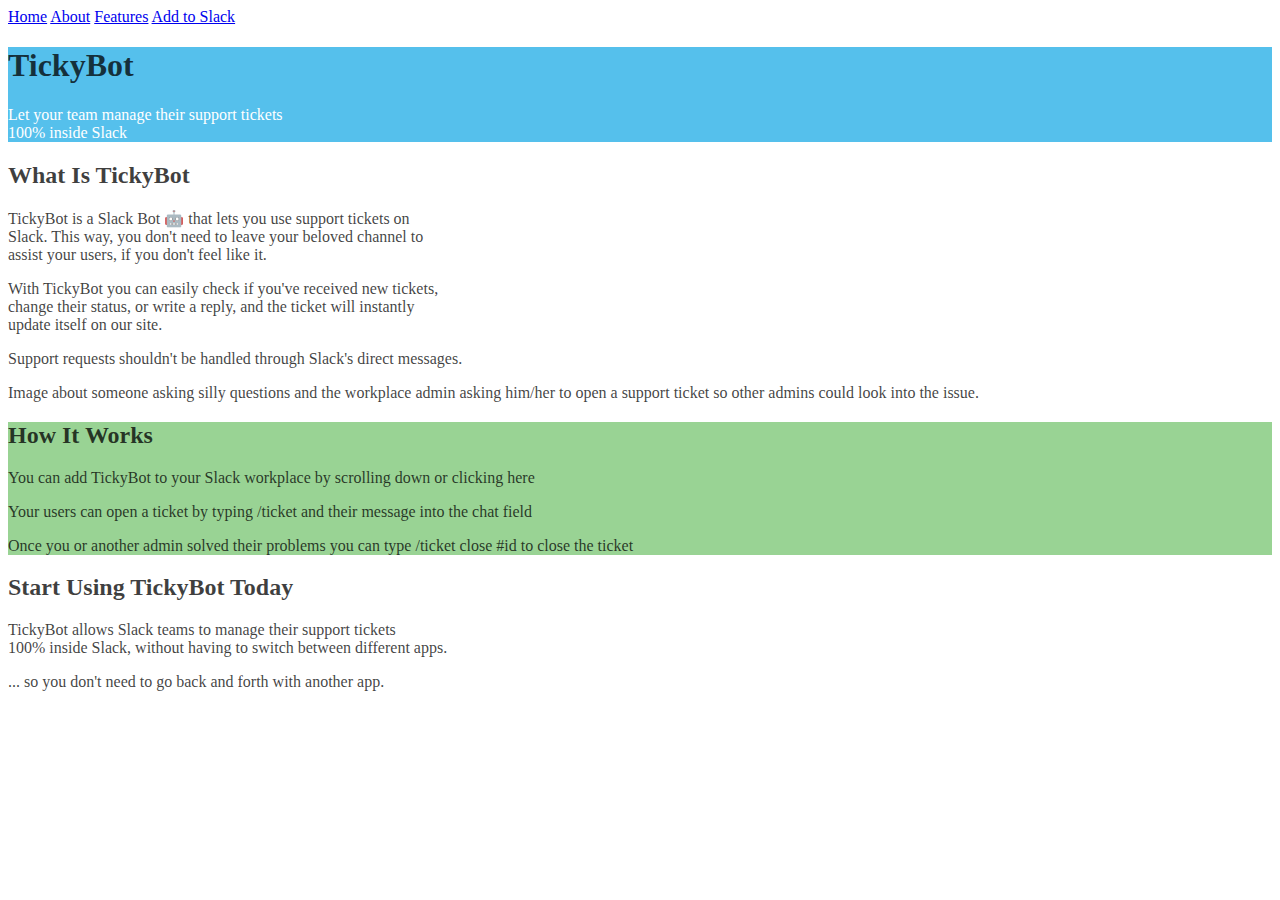
==== landing_page.html @ ef23bf98 "Archivos Html y Css para clonar la pagina TickyBot" ====
<!DOCTYPE html>
<head>
<link rel="stylesheet" type="text/css" href="style.css">
<title>TickyBot</title>
<a href="#home">Home</a>
<a href="#about">About</a>
<a href="#features">Features</a>
<a href="#">Add to Slack</a>
</head>

<body>
  <div class="blue-background" id="home">
    <h1>TickyBot</h1>
    <p style="color: white;"> Let your team manage their support tickets<br>
      100% inside Slack</p>
      <!--
      Boton "add to Slack"
      Robot
      Background azul claro
        -->
  </div>

  <div id="about">
    <h2>What Is TickyBot</h2>
    <p>TickyBot is a Slack Bot 🤖 that lets you use support tickets on<br>
      Slack. This way, you don't need to leave your beloved channel to<br>
      assist your users, if you don't feel like it.</p>
    <p>With TickyBot you can easily check if you've received new tickets,<br>
      change their status, or write a reply, and the ticket will instantly<br>
      update itself on our site.</p>
    <p>Support requests shouldn't be handled through Slack's direct messages.</p>
    <p>Image about someone asking silly questions and the workplace admin asking him/her to open a support ticket so other admins could look into the issue.</p>
  </div>

  <div id="features" class="green-background">
    <h2>How It Works</h2>

    <p>You can add TickyBot to your Slack workplace by scrolling down or clicking here</p>
    <p>Your users can open a ticket by typing /ticket and their message into the chat field</p>
    <p>Once you or another admin solved their problems you can type /ticket close #id to close the ticket</p>

  </div>

  <div>
    <h2>Start Using TickyBot Today</h2>
    <p>TickyBot allows Slack teams to manage their support tickets<br>
      100% inside Slack, without having to switch between different apps.</p>
    <!--
    Boton Add to Slack
      -->
    <p>... so you don't need to go back and forth with another app.</p>

  </div>


</body>
---- style.css ----
.blue-background {
  background-color: #55c0ec;
}

.green-background {
  background-color: #99d394;
}

body {
  color: rgba(0,0,0,.75);
}
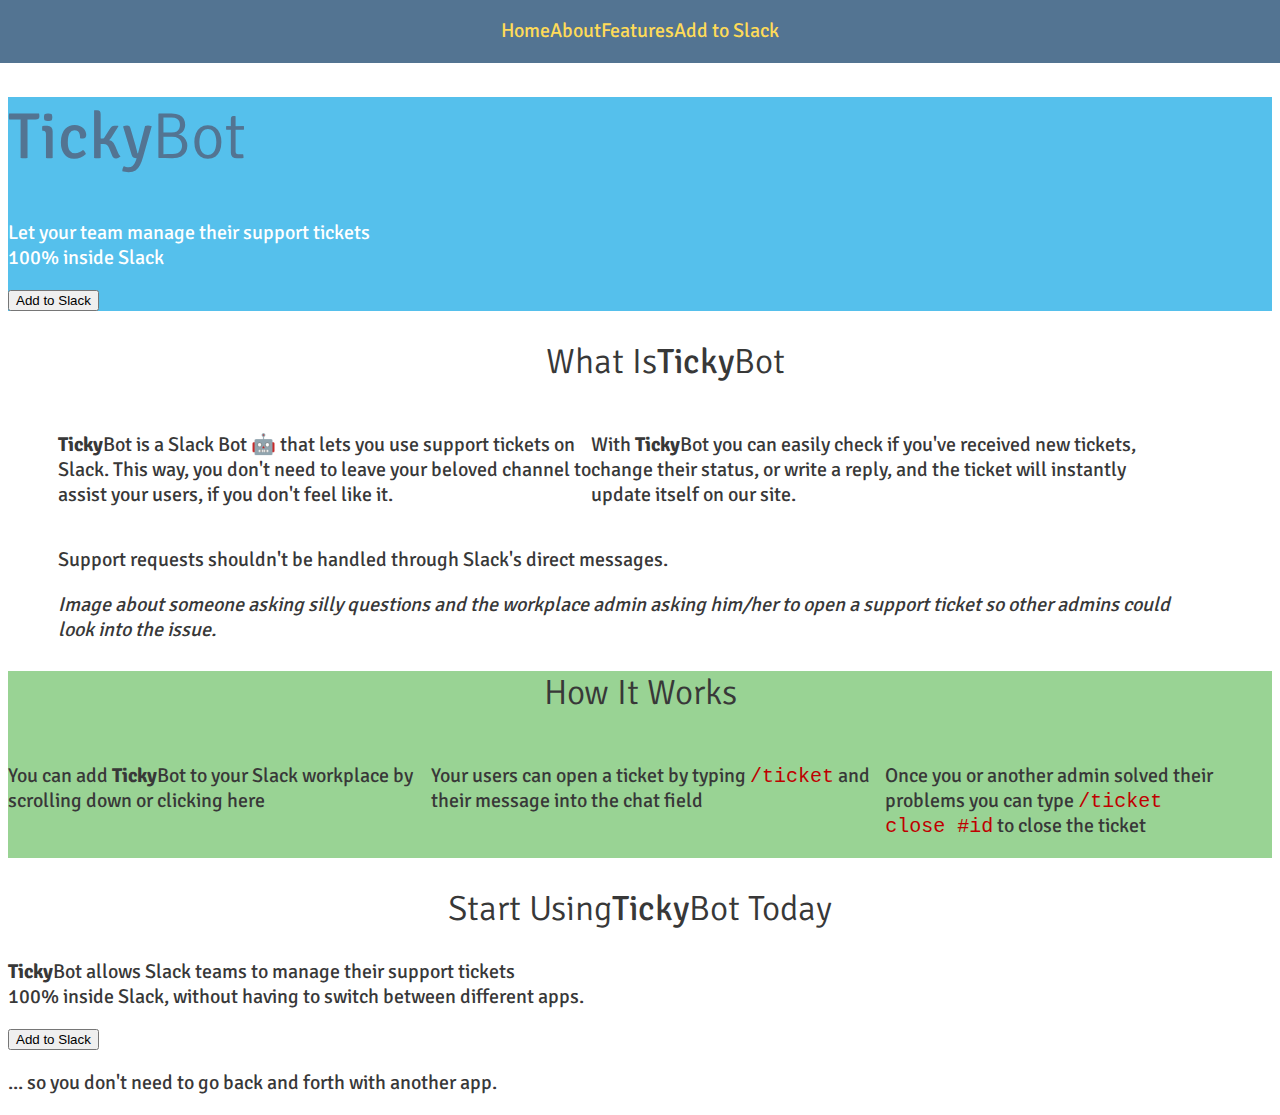
==== commit bbf2b3da: "Made sections in html and added links to sections" ====
--- a/landing_page.html
+++ b/landing_page.html
@@ -1,56 +1,68 @@
 <!DOCTYPE html>
 <head>
-<link rel="stylesheet" type="text/css" href="style.css">
-<title>TickyBot</title>
-<a href="#home">Home</a>
-<a href="#about">About</a>
-<a href="#features">Features</a>
-<a href="#">Add to Slack</a>
+  <meta charset="utf-8"/>
+  <link rel="stylesheet" type="text/css" href="style.css">
+  <link href="https://fonts.googleapis.com/css?family=Signika:300" rel="stylesheet">
+  <title>TickyBot - Your Support Ticket Slack Bot</title>
+<!--
+  <div class="center darkblue-background">
+    <a href="#home">Home</a>
+    <a href="#about">About</a>
+    <a href="#features">Features</a>
+    <a href="#">Add to Slack</a>
+
+  </div>
+-->
 </head>
 
 <body>
-  <div class="blue-background" id="home">
-    <h1>TickyBot</h1>
-    <p style="color: white;"> Let your team manage their support tickets<br>
-      100% inside Slack</p>
-      <!--
-      Boton "add to Slack"
-      Robot
-      Background azul claro
-        -->
+  <div class="center grayblue-background menu-padding">
+    <a href="#home">Home</a>
+    <a href="#about">About</a>
+    <a href="#features">Features</a>
+    <a href="https://chingu-prework.slack.com/oauth/559848241895.f52724d042497f7b19823cac31934ffb5e367deac87d7309b116299316741ff5">Add to Slack</a>
   </div>
 
-  <div id="about">
-    <h2>What Is TickyBot</h2>
-    <p>TickyBot is a Slack Bot 🤖 that lets you use support tickets on<br>
+  <div class="blue-background" id="home">
+    <h1><b>Ticky</b>Bot</h1>
+    <p style="color: white;" class="light-font"> Let your team manage their support tickets<br>
+      100% inside Slack</p>
+    <button type="button">Add to Slack</button>
+  </div>
+
+  <div id="about" class="padding-left">
+    <h2 class="center">What Is <b>Ticky</b>Bot</h2>
+  <div class="flex">
+    <div>
+      <p><b>Ticky</b>Bot is a Slack Bot 🤖 that lets you use support tickets on<br>
       Slack. This way, you don't need to leave your beloved channel to<br>
       assist your users, if you don't feel like it.</p>
-    <p>With TickyBot you can easily check if you've received new tickets,<br>
+    </div>
+    <div>
+      <p>With <b>Ticky</b>Bot you can easily check if you've received new tickets,<br>
       change their status, or write a reply, and the ticket will instantly<br>
       update itself on our site.</p>
+    </div>
+  </div>
     <p>Support requests shouldn't be handled through Slack's direct messages.</p>
-    <p>Image about someone asking silly questions and the workplace admin asking him/her to open a support ticket so other admins could look into the issue.</p>
+    <p style="font-style:italic;">Image about someone asking silly questions and the workplace admin asking him/her to open a support ticket so other admins could<br> look into the issue.</p>
   </div>
 
   <div id="features" class="green-background">
-    <h2>How It Works</h2>
-
-    <p>You can add TickyBot to your Slack workplace by scrolling down or clicking here</p>
-    <p>Your users can open a ticket by typing /ticket and their message into the chat field</p>
-    <p>Once you or another admin solved their problems you can type /ticket close #id to close the ticket</p>
-
+    <h2 class="center">How It Works</h2>
+    <div class="flex">
+      <p>You can add <b>Ticky</b>Bot to your Slack workplace by scrolling down or clicking here</p>
+      <p>Your users can open a ticket by typing <code class="red-text">/ticket</code> and their message into the chat field</p>
+      <p>Once you or another admin solved their problems you can type <code class="red-text">/ticket <br> close #id</code> to close the ticket</p>
+    </div>
   </div>
 
   <div>
-    <h2>Start Using TickyBot Today</h2>
-    <p>TickyBot allows Slack teams to manage their support tickets<br>
+    <h2 class="center">Start Using <b>Ticky</b>Bot Today</h2>
+    <p><b>Ticky</b>Bot allows Slack teams to manage their support tickets<br>
       100% inside Slack, without having to switch between different apps.</p>
-    <!--
-    Boton Add to Slack
-      -->
+    <button type="button">Add to Slack</button>
     <p>... so you don't need to go back and forth with another app.</p>
 
   </div>
-
-
 </body>
--- a/style.css
+++ b/style.css
@@ -6,6 +6,60 @@
   background-color: #99d394;
 }
 
+.grayblue-background {
+  background-color: #537492;
+}
+
 body {
-  color: rgba(0,0,0,.75);
+  color: #383838;
+  font-family: Signika, Roboto, Helvetica;
 }
+
+.center {
+  display: flex;
+  justify-content: center;
+}
+
+a:link, a:visited {
+  color: #ffdb58;
+  text-decoration: none;
+}
+
+a:hover {
+  color: white;
+  text-decoration: none;
+}
+
+.menu-padding {
+  font-size: 20px;
+  margin: -10px;
+  padding: 20px 10px 20px 10px;
+
+}
+
+h1 {
+  color: #537492;
+  font-size: 65px;
+  font-weight: 300;
+}
+
+h2 {
+  font-size: 35px;
+  font-weight: 300;
+}
+
+p {
+  font-size: 20px;
+}
+
+.flex {
+  display: flex;
+}
+
+.padding-left {
+  padding-left: 50px;
+}
+
+.red-text {
+  color: #bf0000;
+}
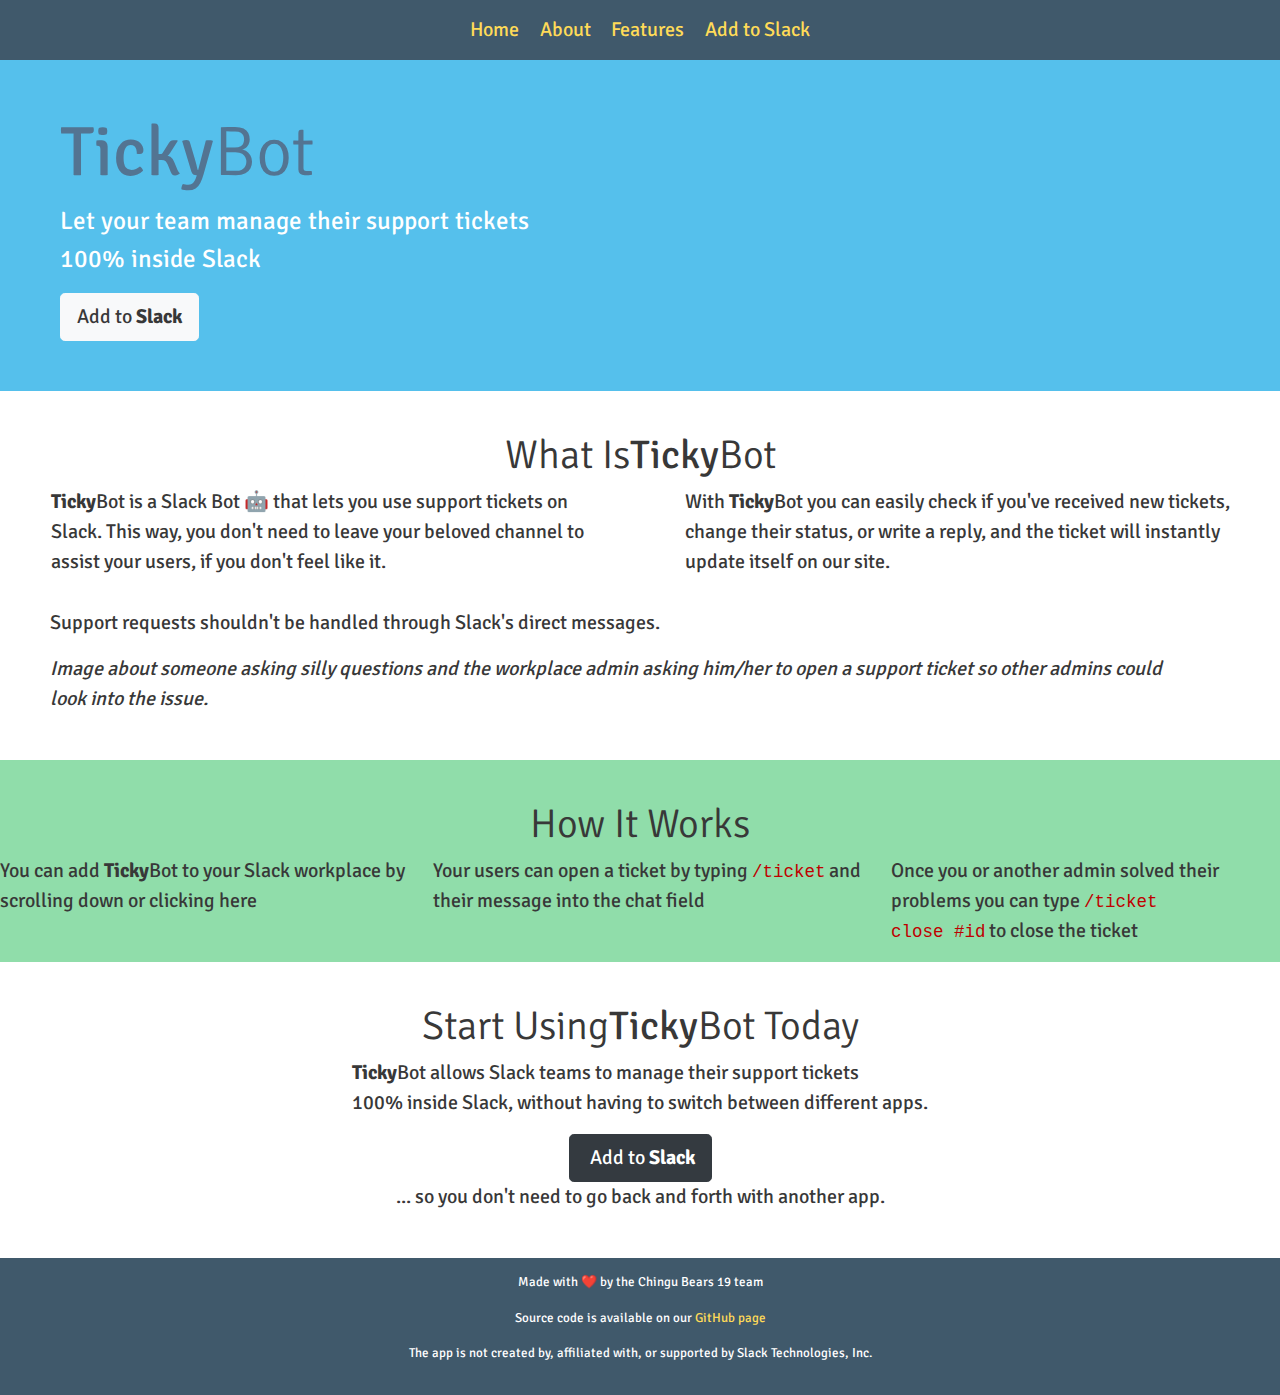
==== commit d3e10fc6: "Added footer section and worked on styling the other sections" ====
--- a/landing_page.html
+++ b/landing_page.html
@@ -1,56 +1,57 @@
 <!DOCTYPE html>
 <head>
   <meta charset="utf-8"/>
+  <meta name="viewport" content="width=device-width, initial-scale=1, shrink-to-fit=no">
+  <link rel="stylesheet" href="https://stackpath.bootstrapcdn.com/bootstrap/4.3.1/css/bootstrap.min.css" integrity="sha384-ggOyR0iXCbMQv3Xipma34MD+dH/1fQ784/j6cY/iJTQUOhcWr7x9JvoRxT2MZw1T" crossorigin="anonymous">
   <link rel="stylesheet" type="text/css" href="style.css">
   <link href="https://fonts.googleapis.com/css?family=Signika:300" rel="stylesheet">
   <title>TickyBot - Your Support Ticket Slack Bot</title>
-<!--
-  <div class="center darkblue-background">
-    <a href="#home">Home</a>
-    <a href="#about">About</a>
-    <a href="#features">Features</a>
-    <a href="#">Add to Slack</a>
-
-  </div>
--->
 </head>
 
 <body>
-  <div class="center grayblue-background menu-padding">
+  <div class="flex-sa grayblue-background menu-padding">
     <a href="#home">Home</a>
     <a href="#about">About</a>
     <a href="#features">Features</a>
     <a href="https://chingu-prework.slack.com/oauth/559848241895.f52724d042497f7b19823cac31934ffb5e367deac87d7309b116299316741ff5">Add to Slack</a>
   </div>
 
-  <div class="blue-background" id="home">
-    <h1><b>Ticky</b>Bot</h1>
-    <p style="color: white;" class="light-font"> Let your team manage their support tickets<br>
+  <div class="blue-background home-container" id="home">
+    <div>
+      <h1><b>Ticky</b>Bot</h1>
+      <p style="color: white; font-size: 25px" class="light-font"> Let your team manage their support tickets<br>
       100% inside Slack</p>
-    <button type="button">Add to Slack</button>
+      <a class="btn btn-light btn-lg" style="color: #383838;" href="https://chingu-prework.slack.com/oauth/559848241895.f52724d042497f7b19823cac31934ffb5e367deac87d7309b116299316741ff5" role="button">
+      <img src="https://tickybott.herokuapp.com/5e594ad76535670e7f227f79c6b72799.svg" alt="" class="smaller-image">Add to <b>Slack</b></a>
+    </div>
+    <div>
+      <!-- Robot svg goes here -->
+    </div>
   </div>
 
-  <div id="about" class="padding-left">
+  <div id="about">
     <h2 class="center">What Is <b>Ticky</b>Bot</h2>
-  <div class="flex">
-    <div>
-      <p><b>Ticky</b>Bot is a Slack Bot 🤖 that lets you use support tickets on<br>
-      Slack. This way, you don't need to leave your beloved channel to<br>
-      assist your users, if you don't feel like it.</p>
+    <div class="flex-sa p-font">
+      <div>
+        <p><b>Ticky</b>Bot is a Slack Bot 🤖 that lets you use support tickets on<br>
+        Slack. This way, you don't need to leave your beloved channel to<br>
+        assist your users, if you don't feel like it.</p>
+      </div>
+      <div>
+        <p>With <b>Ticky</b>Bot you can easily check if you've received new tickets,<br>
+        change their status, or write a reply, and the ticket will instantly<br>
+        update itself on our site.</p>
+      </div>
     </div>
-    <div>
-      <p>With <b>Ticky</b>Bot you can easily check if you've received new tickets,<br>
-      change their status, or write a reply, and the ticket will instantly<br>
-      update itself on our site.</p>
+    <div class="p-font about-container">
+      <p>Support requests shouldn't be handled through Slack's direct messages.</p>
+      <p style="font-style:italic;">Image about someone asking silly questions and the workplace admin asking him/her to open a support ticket so other admins could<br> look into the issue.</p>
     </div>
-  </div>
-    <p>Support requests shouldn't be handled through Slack's direct messages.</p>
-    <p style="font-style:italic;">Image about someone asking silly questions and the workplace admin asking him/her to open a support ticket so other admins could<br> look into the issue.</p>
   </div>
 
   <div id="features" class="green-background">
     <h2 class="center">How It Works</h2>
-    <div class="flex">
+    <div class="flex-sa p-font">
       <p>You can add <b>Ticky</b>Bot to your Slack workplace by scrolling down or clicking here</p>
       <p>Your users can open a ticket by typing <code class="red-text">/ticket</code> and their message into the chat field</p>
       <p>Once you or another admin solved their problems you can type <code class="red-text">/ticket <br> close #id</code> to close the ticket</p>
@@ -59,10 +60,18 @@
 
   <div>
     <h2 class="center">Start Using <b>Ticky</b>Bot Today</h2>
-    <p><b>Ticky</b>Bot allows Slack teams to manage their support tickets<br>
+    <div class="flex-col p-font">
+      <p><b>Ticky</b>Bot allows Slack teams to manage their support tickets<br>
       100% inside Slack, without having to switch between different apps.</p>
-    <button type="button">Add to Slack</button>
+      <a class="btn btn-dark btn-lg" style="color: white;" href="https://chingu-prework.slack.com/oauth/559848241895.f52724d042497f7b19823cac31934ffb5e367deac87d7309b116299316741ff5" role="button">
+      <img src="https://tickybott.herokuapp.com/5e594ad76535670e7f227f79c6b72799.svg" alt="" class="smaller-image"> Add to <b>Slack</b></a>
     <p>... so you don't need to go back and forth with another app.</p>
+    </div>
+  </div>
 
+  <div  id="footer" class="grayblue-background footer-style flex-col">
+    <div><p>Made with ❤️ by the Chingu Bears 19 team</p></div>
+    <div><p>Source code is available on our <a href="#">GitHub page</a></p></div>
+    <div><p>The app is not created by, affiliated with, or supported by Slack Technologies, Inc.</p></div>
   </div>
 </body>
--- a/style.css
+++ b/style.css
@@ -3,11 +3,11 @@
 }
 
 .green-background {
-  background-color: #99d394;
+  background-color: #90ddaa;
 }
 
 .grayblue-background {
-  background-color: #537492;
+  background-color: #40596b;
 }
 
 body {
@@ -15,9 +15,24 @@
   font-family: Signika, Roboto, Helvetica;
 }
 
+.flex-sa {
+  display: flex;
+  flex-direction: row;
+  justify-content: space-around;
+}
+
+.flex-col {
+  align-items: center;
+  display: flex;
+  flex-direction: column;
+  justify-content: space-around;
+}
+
 .center {
   display: flex;
+  flex-direction: row;
   justify-content: center;
+  padding: 40px 0 0 0;
 }
 
 a:link, a:visited {
@@ -32,34 +47,50 @@
 
 .menu-padding {
   font-size: 20px;
-  margin: -10px;
-  padding: 20px 10px 20px 10px;
+  margin: 0;
+  padding: 15px 460px 15px 460px;
+}
 
+.home-container {
+  display: flex;
+  flex-direction: row;
+  padding: 50px 20px 50px 60px;
 }
 
 h1 {
   color: #537492;
-  font-size: 65px;
+  font-size: 70px;
   font-weight: 300;
 }
 
 h2 {
-  font-size: 35px;
+  font-size: 40px;
   font-weight: 300;
 }
 
-p {
+.p-font {
   font-size: 20px;
 }
 
-.flex {
-  display: flex;
-}
-
-.padding-left {
-  padding-left: 50px;
+.about-container {
+  padding: 15px 10px 30px 50px;
 }
 
 .red-text {
   color: #bf0000;
 }
+
+.smaller-image {
+  width: 30px;
+}
+
+.footer-style {
+  align-items: center;
+  color: white;
+  display: flex;
+  flex-direction: column;
+  font-size: 13px;
+  justify-content: space-around;
+  margin-top: 30px;
+  padding: 15px 0 15px 0;
+}
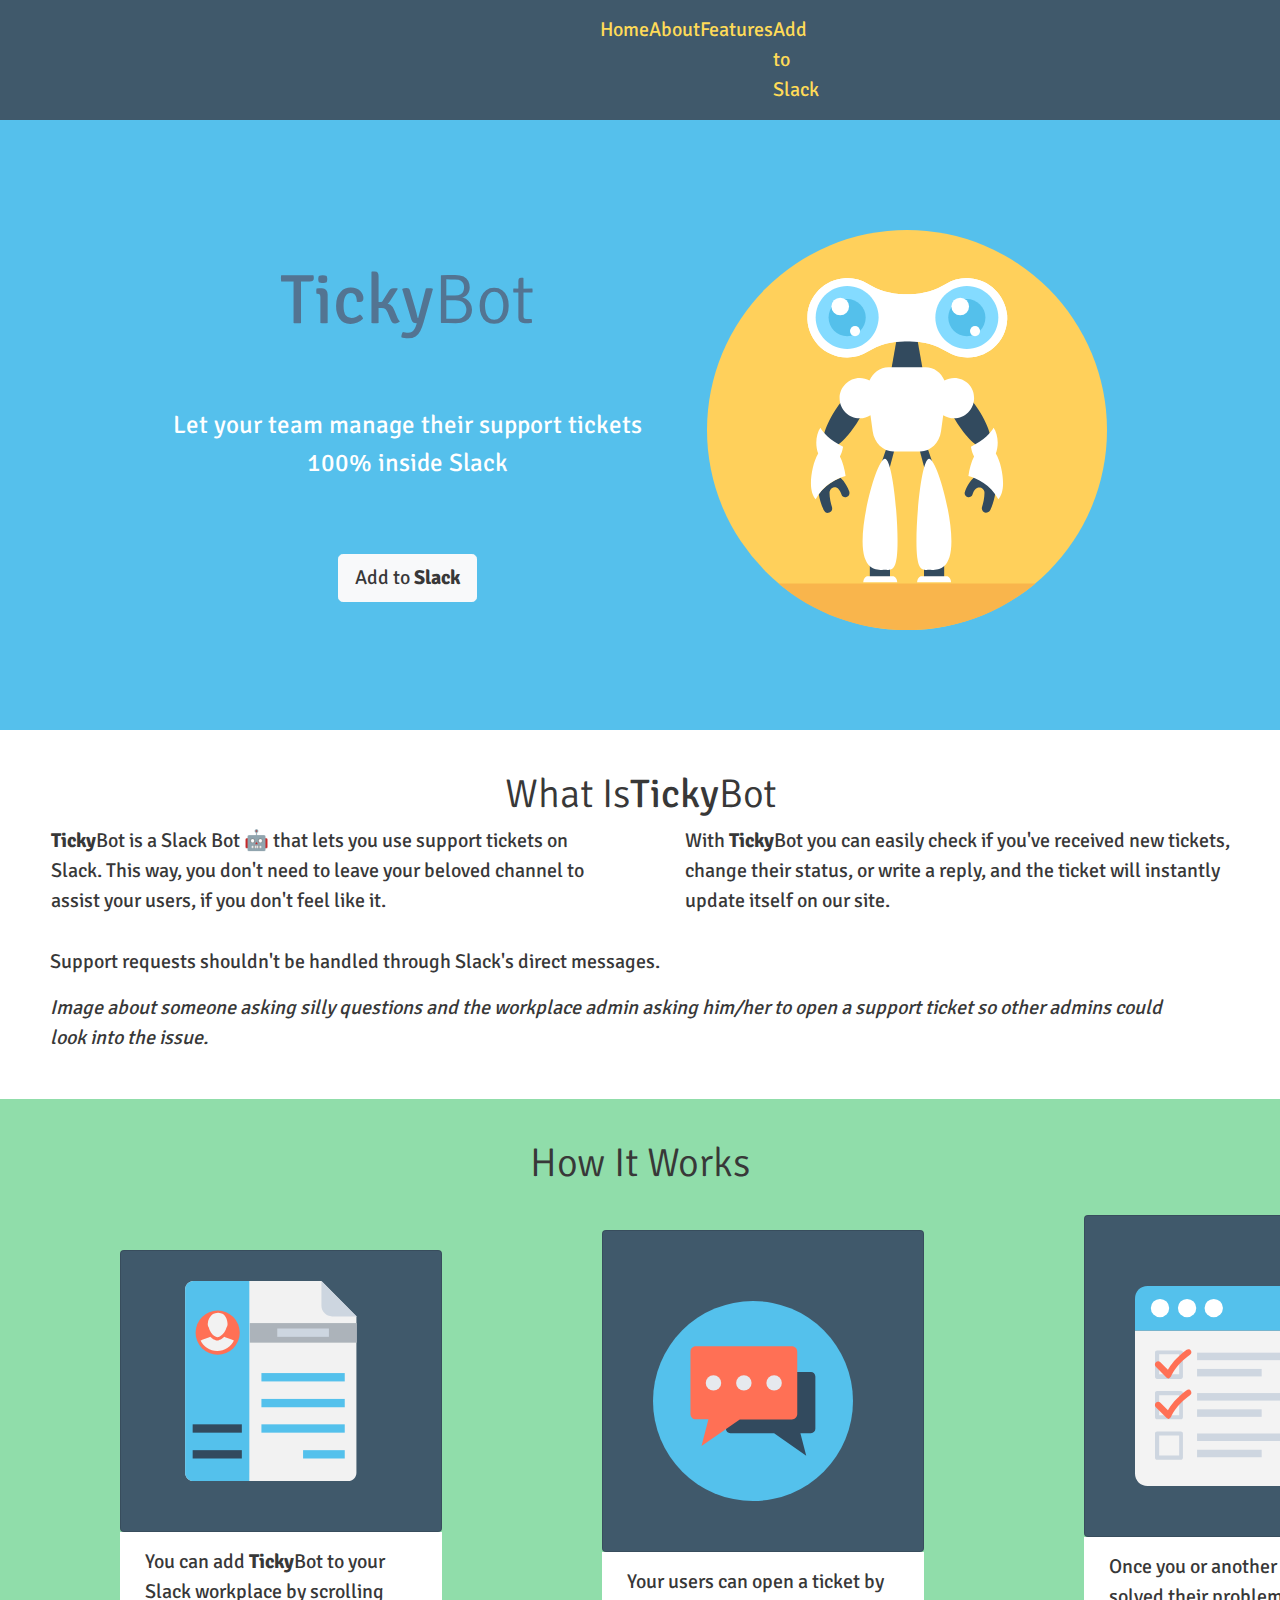
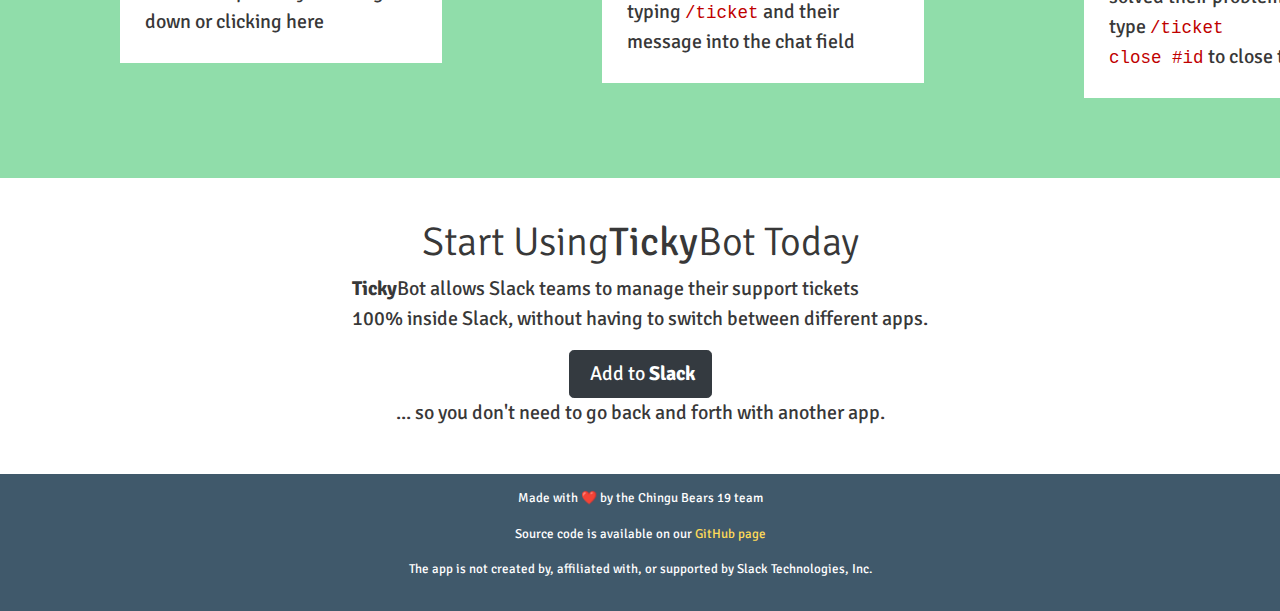
==== commit 5d023a5c: "Added svg files and created cards on html" ====
--- a/landing_page.html
+++ b/landing_page.html
@@ -17,7 +17,7 @@
   </div>
 
   <div class="blue-background home-container" id="home">
-    <div>
+    <div class="flex-col home-inner">
       <h1><b>Ticky</b>Bot</h1>
       <p style="color: white; font-size: 25px" class="light-font"> Let your team manage their support tickets<br>
       100% inside Slack</p>
@@ -25,7 +25,7 @@
       <img src="https://tickybott.herokuapp.com/5e594ad76535670e7f227f79c6b72799.svg" alt="" class="smaller-image">Add to <b>Slack</b></a>
     </div>
     <div>
-      <!-- Robot svg goes here -->
+      <img src="tickybot.svg" alt="Tickyboy Robot"><!-- Robot svg goes here -->
     </div>
   </div>
 
@@ -51,10 +51,33 @@
 
   <div id="features" class="green-background">
     <h2 class="center">How It Works</h2>
-    <div class="flex-sa p-font">
-      <p>You can add <b>Ticky</b>Bot to your Slack workplace by scrolling down or clicking here</p>
-      <p>Your users can open a ticket by typing <code class="red-text">/ticket</code> and their message into the chat field</p>
-      <p>Once you or another admin solved their problems you can type <code class="red-text">/ticket <br> close #id</code> to close the ticket</p>
+    <div class="flex-feat p-font">
+      <div class="card-container">
+        <div class="card">
+          <img src="workplace.svg" alt="" class="medium-image">
+        </div>
+        <div class="inner-card">
+          <p>You can add <b>Ticky</b>Bot to your Slack workplace by scrolling down or clicking here</p>
+        </div>
+      </div>
+
+      <div class="card-container">
+        <div class="card">
+          <img src="bubble.svg" alt="" class="medium-image center">
+        </div>
+        <div class="inner-card">
+          <p>Your users can open a ticket by typing <code class="red-text">/ticket</code> and their message into the chat field</p>
+        </div>
+      </div>
+
+      <div class="card-container">
+        <div class="card">
+          <img src="tasks.svg" alt="" class="medium-image center">
+        </div>
+        <div class="inner-card">
+          <p>Once you or another admin solved their problems you can type <code class="red-text">/ticket <br> close #id</code> to close the ticket</p>
+        </div>
+      </div>
     </div>
   </div>
 
--- a/style.css
+++ b/style.css
@@ -28,6 +28,12 @@
   justify-content: space-around;
 }
 
+.flex-feat {
+  display: flex;
+  flex-direction: row;
+  justify-content: space-around;
+}
+
 .center {
   display: flex;
   flex-direction: row;
@@ -48,13 +54,18 @@
 .menu-padding {
   font-size: 20px;
   margin: 0;
-  padding: 15px 460px 15px 460px;
+  padding: 15px 600px 15px 600px;
 }
 
 .home-container {
   display: flex;
   flex-direction: row;
-  padding: 50px 20px 50px 60px;
+  justify-content: space-around;
+  padding: 110px 140px 100px 140px;
+}
+
+.home-inner {
+  text-align: center;
 }
 
 h1 {
@@ -84,6 +95,30 @@
   width: 30px;
 }
 
+.medium-image {
+  width: 200px;
+}
+
+.inner-card {
+  background-color: white;
+  padding: 15px 15px 10px 25px;
+}
+
+.card-container {
+  align-items: center;
+  display: flex;
+  flex-direction: column;
+  justify-content: center;
+  max-width: 650px;
+  padding: 20px 40px 80px 120px;
+}
+
+.card {
+  background-color: #40596b;
+  padding: 30px 70px 50px 50px;
+
+}
+
 .footer-style {
   align-items: center;
   color: white;
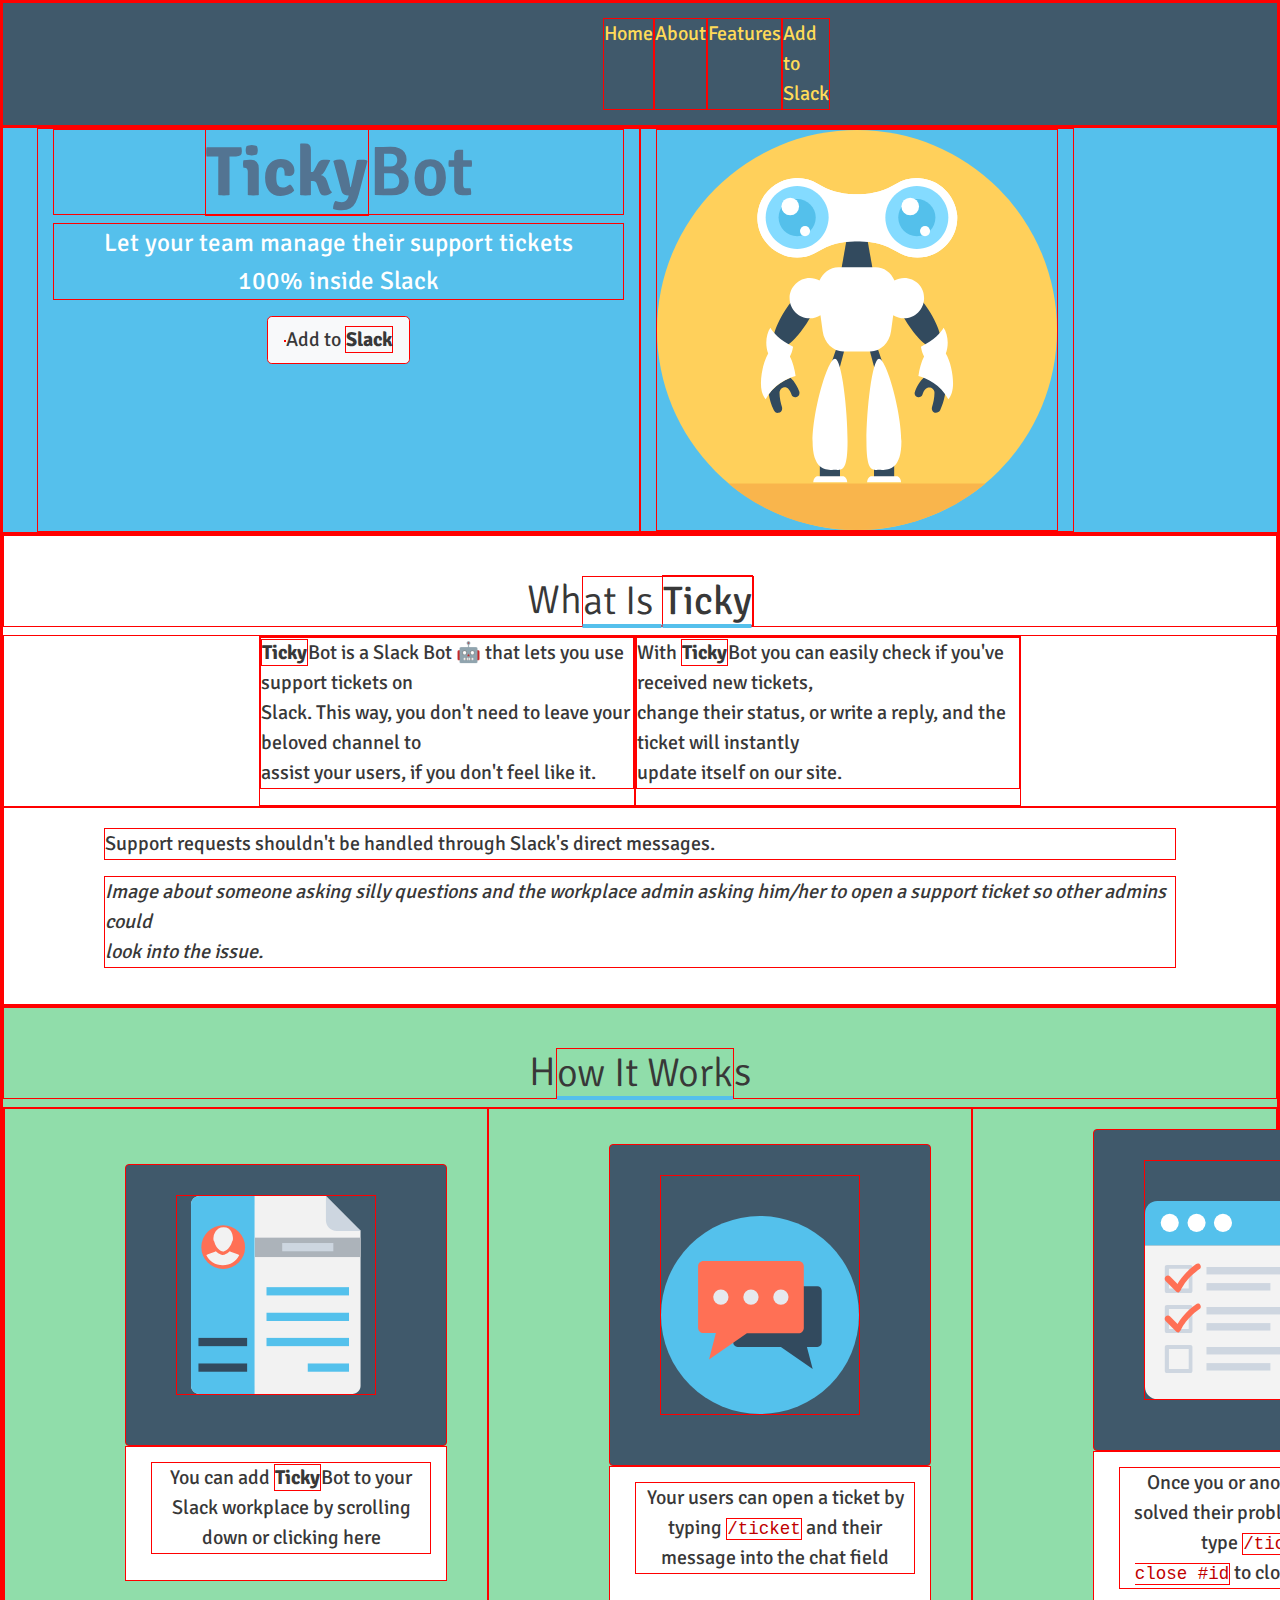
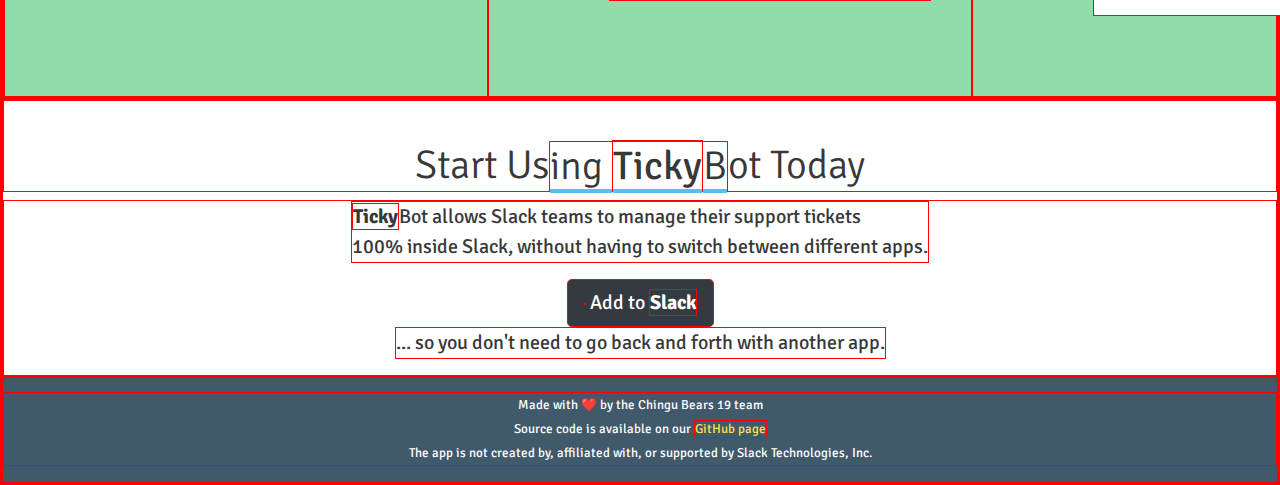
==== commit edf09e24: "Adapting to use Bootstrap" ====
--- a/landing_page.html
+++ b/landing_page.html
@@ -4,7 +4,7 @@
   <meta name="viewport" content="width=device-width, initial-scale=1, shrink-to-fit=no">
   <link rel="stylesheet" href="https://stackpath.bootstrapcdn.com/bootstrap/4.3.1/css/bootstrap.min.css" integrity="sha384-ggOyR0iXCbMQv3Xipma34MD+dH/1fQ784/j6cY/iJTQUOhcWr7x9JvoRxT2MZw1T" crossorigin="anonymous">
   <link rel="stylesheet" type="text/css" href="style.css">
-  <link href="https://fonts.googleapis.com/css?family=Signika:300" rel="stylesheet">
+  <link href="https://fonts.googleapis.com/css?family=Signika:300,600" rel="stylesheet">
   <title>TickyBot - Your Support Ticket Slack Bot</title>
 </head>
 
@@ -16,24 +16,26 @@
     <a href="https://chingu-prework.slack.com/oauth/559848241895.f52724d042497f7b19823cac31934ffb5e367deac87d7309b116299316741ff5">Add to Slack</a>
   </div>
 
-  <div class="blue-background home-container" id="home">
-    <div class="flex-col home-inner">
-      <h1><b>Ticky</b>Bot</h1>
+  <div class="blue-background container-flex" id="home">
+    <div class = 'row row-flex px-5'>
+    <div class="col-6 home-inner">
+      <h1><strong>Ticky</strong>Bot</h1>
       <p style="color: white; font-size: 25px" class="light-font"> Let your team manage their support tickets<br>
       100% inside Slack</p>
       <a class="btn btn-light btn-lg" style="color: #383838;" href="https://chingu-prework.slack.com/oauth/559848241895.f52724d042497f7b19823cac31934ffb5e367deac87d7309b116299316741ff5" role="button">
       <img src="https://tickybott.herokuapp.com/5e594ad76535670e7f227f79c6b72799.svg" alt="" class="smaller-image">Add to <b>Slack</b></a>
     </div>
-    <div>
-      <img src="tickybot.svg" alt="Tickyboy Robot"><!-- Robot svg goes here -->
+    <div class='col-auto col-centered'>
+      <img src="tickybot.svg" alt="Tickyboy Robot">
     </div>
+  </div>
   </div>
 
   <div id="about">
-    <h2 class="center">What Is <b>Ticky</b>Bot</h2>
-    <div class="flex-sa p-font">
+    <h2 class="center">Wh<u>at Is <b>Ticky</b></u></h2>
+    <div class="flex-about p-font">
       <div>
-        <p><b>Ticky</b>Bot is a Slack Bot 🤖 that lets you use support tickets on<br>
+        <p><strong>Ticky</strong>Bot is a Slack Bot 🤖 that lets you use support tickets on<br>
         Slack. This way, you don't need to leave your beloved channel to<br>
         assist your users, if you don't feel like it.</p>
       </div>
@@ -50,7 +52,7 @@
   </div>
 
   <div id="features" class="green-background">
-    <h2 class="center">How It Works</h2>
+    <h2 class="center">H<u>ow It Work</u>s</h2>
     <div class="flex-feat p-font">
       <div class="card-container">
         <div class="card">
@@ -82,7 +84,7 @@
   </div>
 
   <div>
-    <h2 class="center">Start Using <b>Ticky</b>Bot Today</h2>
+    <h2 class="center">Start Us<u>ing <strong>Ticky</strong>B</u>ot Today</h2>
     <div class="flex-col p-font">
       <p><b>Ticky</b>Bot allows Slack teams to manage their support tickets<br>
       100% inside Slack, without having to switch between different apps.</p>
@@ -92,9 +94,9 @@
     </div>
   </div>
 
-  <div  id="footer" class="grayblue-background footer-style flex-col">
-    <div><p>Made with ❤️ by the Chingu Bears 19 team</p></div>
-    <div><p>Source code is available on our <a href="#">GitHub page</a></p></div>
-    <div><p>The app is not created by, affiliated with, or supported by Slack Technologies, Inc.</p></div>
+  <div  id="footer" class="grayblue-background footer-style">
+    <p>Made with ❤️ by the Chingu Bears 19 team<br>
+    Source code is available on our <a href="#">GitHub page</a><br>
+    The app is not created by, affiliated with, or supported by Slack Technologies, Inc.</p>
   </div>
 </body>
--- a/style.css
+++ b/style.css
@@ -19,6 +19,13 @@
   display: flex;
   flex-direction: row;
   justify-content: space-around;
+}
+
+.flex-about {
+  display: flex;
+  flex-direction: row;
+  justify-content: center;
+  padding: 0 20% 0 20%;
 }
 
 .flex-col {
@@ -71,7 +78,7 @@
 h1 {
   color: #537492;
   font-size: 70px;
-  font-weight: 300;
+  font-weight:600;
 }
 
 h2 {
@@ -84,7 +91,10 @@
 }
 
 .about-container {
-  padding: 15px 10px 30px 50px;
+  display: flex;
+  flex-direction: column;
+  justify-content: center;
+  padding: 20px 100px 20px 100px;
 }
 
 .red-text {
@@ -102,6 +112,7 @@
 .inner-card {
   background-color: white;
   padding: 15px 15px 10px 25px;
+  text-align: center;
 }
 
 .card-container {
@@ -122,10 +133,17 @@
 .footer-style {
   align-items: center;
   color: white;
-  display: flex;
-  flex-direction: column;
   font-size: 13px;
-  justify-content: space-around;
-  margin-top: 30px;
-  padding: 15px 0 15px 0;
+  line-height: 24px;
+  padding: 14px 0 0 0;
+  text-align: center;
 }
+
+u {
+  text-decoration-color: #55c0ec;
+  text-underline-position: under;
+}
+
+* {
+  border: 1px solid red !important;
+}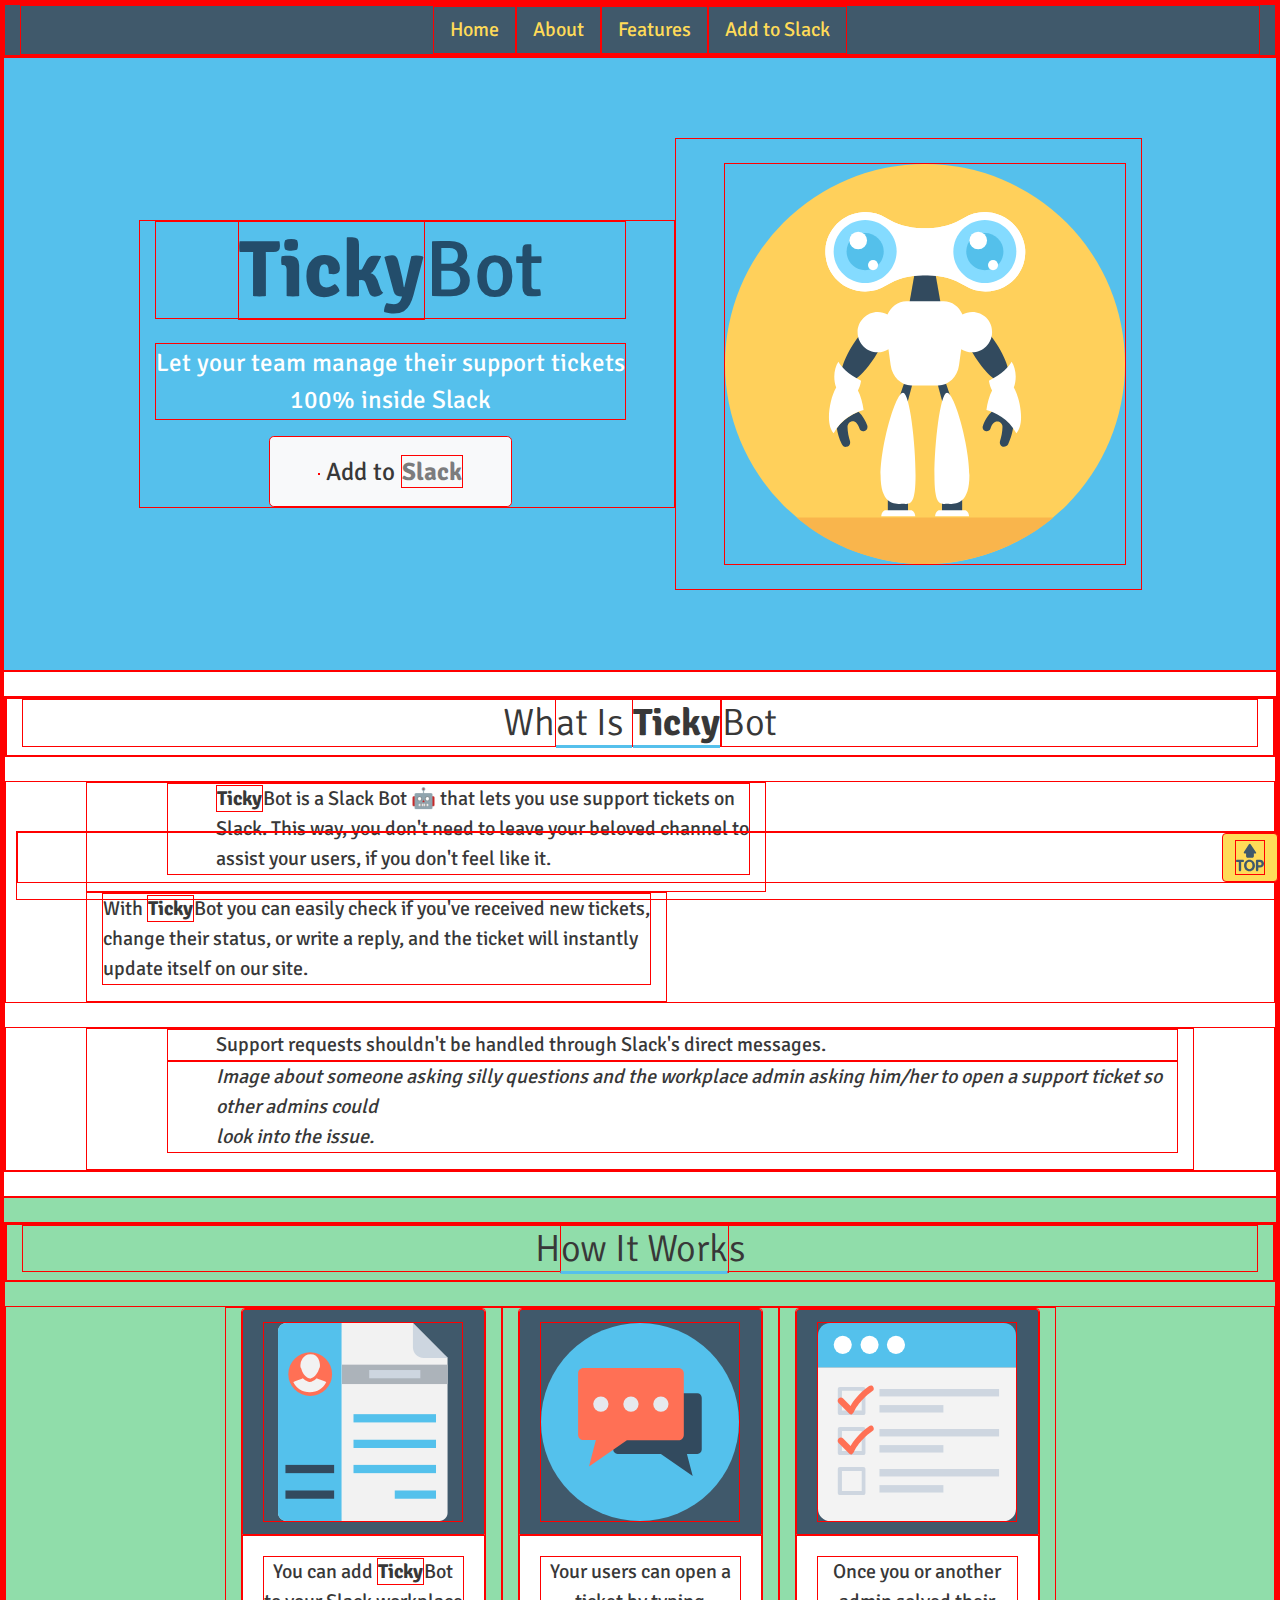
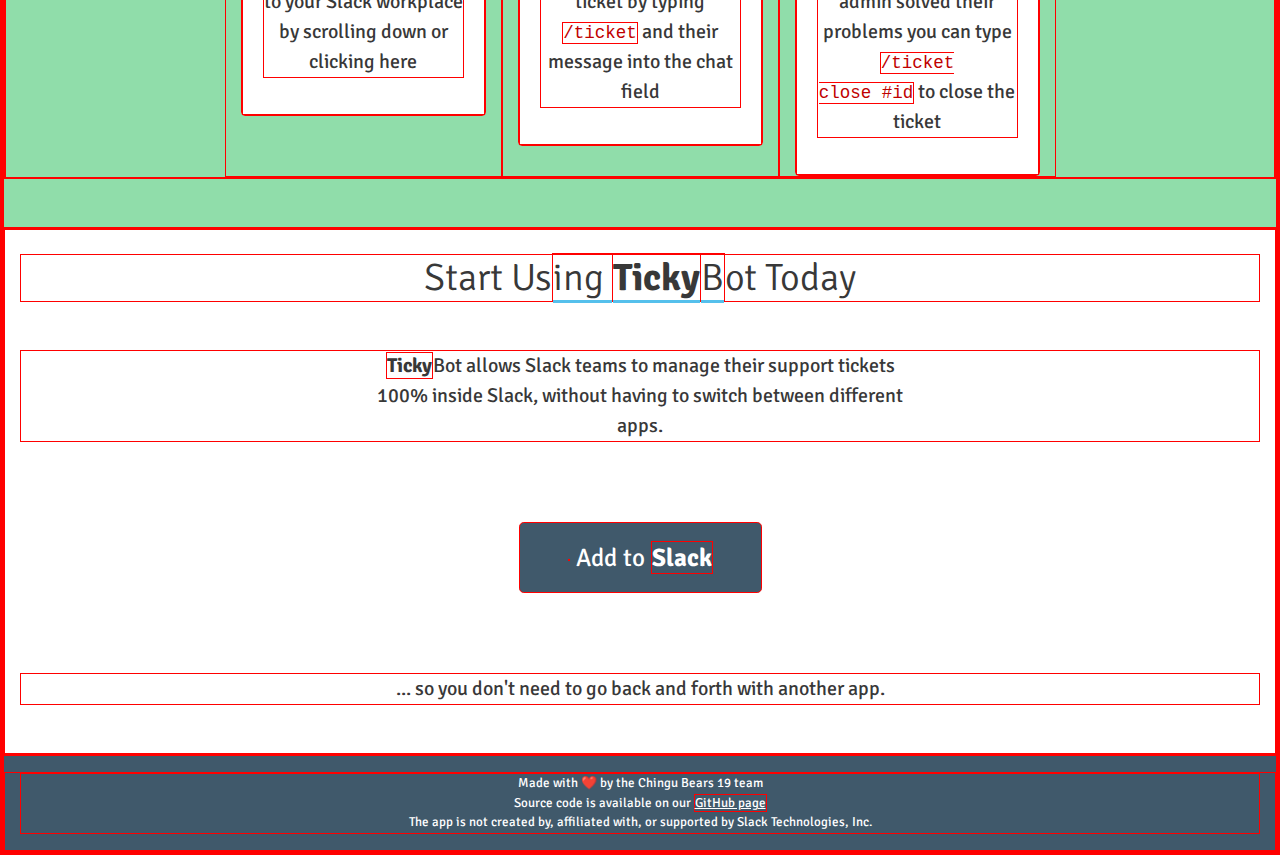
==== commit 04add1d3: "Fixed spacing, button sizes, font weights and added the 'to the top' button" ====
--- a/landing_page.html
+++ b/landing_page.html
@@ -1,4 +1,5 @@
 <!DOCTYPE html>
+<html>
 <head>
   <meta charset="utf-8"/>
   <meta name="viewport" content="width=device-width, initial-scale=1, shrink-to-fit=no">
@@ -9,94 +10,170 @@
 </head>
 
 <body>
-  <div class="flex-sa grayblue-background menu-padding">
-    <a href="#home">Home</a>
-    <a href="#about">About</a>
-    <a href="#features">Features</a>
-    <a href="https://chingu-prework.slack.com/oauth/559848241895.f52724d042497f7b19823cac31934ffb5e367deac87d7309b116299316741ff5">Add to Slack</a>
-  </div>
+<div class="container-fluid">
 
-  <div class="blue-background container-flex" id="home">
-    <div class = 'row row-flex px-5'>
-    <div class="col-6 home-inner">
-      <h1><strong>Ticky</strong>Bot</h1>
-      <p style="color: white; font-size: 25px" class="light-font"> Let your team manage their support tickets<br>
-      100% inside Slack</p>
-      <a class="btn btn-light btn-lg" style="color: #383838;" href="https://chingu-prework.slack.com/oauth/559848241895.f52724d042497f7b19823cac31934ffb5e367deac87d7309b116299316741ff5" role="button">
-      <img src="https://tickybott.herokuapp.com/5e594ad76535670e7f227f79c6b72799.svg" alt="" class="smaller-image">Add to <b>Slack</b></a>
-    </div>
-    <div class='col-auto col-centered'>
-      <img src="tickybot.svg" alt="Tickyboy Robot">
-    </div>
-  </div>
-  </div>
-
-  <div id="about">
-    <h2 class="center">Wh<u>at Is <b>Ticky</b></u></h2>
-    <div class="flex-about p-font">
-      <div>
-        <p><strong>Ticky</strong>Bot is a Slack Bot 🤖 that lets you use support tickets on<br>
-        Slack. This way, you don't need to leave your beloved channel to<br>
-        assist your users, if you don't feel like it.</p>
-      </div>
-      <div>
-        <p>With <b>Ticky</b>Bot you can easily check if you've received new tickets,<br>
-        change their status, or write a reply, and the ticket will instantly<br>
-        update itself on our site.</p>
+    <!-- Navigation bar -->
+    <div class='row grayblue-background py-0' id='navbar'>
+      <div class='col'>
+        <nav class="nav justify-content-center font-20">
+          <a class='nav-link' href="#home">Home</a>
+          <a class='nav-link' href="#about">About</a>
+          <a class='nav-link' href="#features">Features</a>
+          <a class='nav-link' href="https://chingu-prework.slack.com/oauth/559848241895.f52724d042497f7b19823cac31934ffb5e367deac87d7309b116299316741ff5">Add to Slack</a>
+        </nav>
       </div>
     </div>
-    <div class="p-font about-container">
-      <p>Support requests shouldn't be handled through Slack's direct messages.</p>
-      <p style="font-style:italic;">Image about someone asking silly questions and the workplace admin asking him/her to open a support ticket so other admins could<br> look into the issue.</p>
+    <!-- End of navigation bar -->
+
+    <!--Home section -->
+    <div class="row blue-background justify-content-center py-6" id="home">
+        <!-- First column, slogan-->
+        <div class="col-auto text-center align-self-center pr-5">
+          <h1 class='mb-4'><span class='font-weight-bold'>Ticky</span>Bot</h1>
+          <p class="text-white font-25"> Let your team manage their support tickets<br>
+          100% inside Slack</p>
+          <a class="btn btn-light btn-lg px-5 py-3 font-25" style="color: #383838;" href="https://chingu-prework.slack.com/oauth/559848241895.f52724d042497f7b19823cac31934ffb5e367deac87d7309b116299316741ff5" role="button">
+          <img src="https://tickybott.herokuapp.com/5e594ad76535670e7f227f79c6b72799.svg" alt="" class="smaller-image">   Add to <b class='text-black-50'>Slack</b></a>
+        </div>
+
+        <!-- Second column, Tickybot image -->
+        <div class='col-auto pl-5 pt-4 pb-4'>
+          <img src="tickybot.svg" alt="Tickyboy Robot">
+        </div>
     </div>
-  </div>
+    <!-- End of home section -->
 
-  <div id="features" class="green-background">
-    <h2 class="center">H<u>ow It Work</u>s</h2>
-    <div class="flex-feat p-font">
-      <div class="card-container">
-        <div class="card">
-          <img src="workplace.svg" alt="" class="medium-image">
+    <!-- About section -->
+    <div class='row py-4' id="about">
+      <div class='col'>
+        <!-- This column has three rows -->
+
+        <!-- First row -->
+        <div class='row mb-4'>
+          <div class='col text-center'>
+            <h2>Wh<u>at Is <span class='font-weight-bold'>Ticky</span></u>Bot</h2>
+          </div>
         </div>
-        <div class="inner-card">
-          <p>You can add <b>Ticky</b>Bot to your Slack workplace by scrolling down or clicking here</p>
+
+        <!-- Second row -->
+        <div class='row font-20 mb-4 px-6'>
+          <div class="col-auto pl-6">
+            <p class='pl-5'><strong>Ticky</strong>Bot is a Slack Bot 🤖 that lets you use support tickets on<br>
+            Slack. This way, you don't need to leave your beloved channel to<br>
+            assist your users, if you don't feel like it.</p>
+          </div>
+          <div class='col-auto'>
+            <p>With <b>Ticky</b>Bot you can easily check if you've received new tickets,<br>
+            change their status, or write a reply, and the ticket will instantly<br>
+            update itself on our site.</p>
+          </div>
+        </div>
+
+        <!-- Third row -->
+        <div class='row px-6'>
+          <div class="col font-20 pl-6">
+            <p class='mb-0 pl-5'>Support requests shouldn't be handled through Slack's direct messages.</p>
+            <p class="font-italic pl-5">Image about someone asking silly questions and the workplace admin 
+              asking him/her to open a support ticket so other admins could<br> look into the issue.</p>
+          </div>
+        </div>
+
+      </div>
+    </div>
+    <!-- End of about section -->
+
+    <!-- Features section. It should have 3 cards -->
+    <div id="features" class="row pt-4 pb-5 text-center green-background">
+      <div class="col">
+
+      <!-- First row -->
+      <div class="row mb-4">
+        <div class='col'>
+            <h2>H<u>ow It Work</u>s</h2>
         </div>
       </div>
+      
+      <!-- Second row -->
+      <div class="row font-20 px-6 justify-content-center">
 
-      <div class="card-container">
-        <div class="card">
-          <img src="bubble.svg" alt="" class="medium-image center">
-        </div>
-        <div class="inner-card">
-          <p>Your users can open a ticket by typing <code class="red-text">/ticket</code> and their message into the chat field</p>
-        </div>
+          <div class="col-auto w-25">
+            <!-- <div class="card-deck justify-content-center"> -->
+
+            <div class="card">
+              <div class="card-header grayblue-background">
+                <img src="workplace.svg" alt="" class="medium-image">
+              </div>
+              <div class="card-body">
+                <p>You can add <b>Ticky</b>Bot to your Slack workplace by scrolling down or clicking here</p>
+              </div>
+            </div>
+          </div>
+
+          <div class='col-auto w-25'>
+            <div class="card">
+              <div class='card-header grayblue-background'>
+                <img src="bubble.svg" alt="" class="medium-image">
+              </div>
+              <div class="card-body">
+                <p>Your users can open a ticket by typing <code class="red-text">/ticket</code> and their message into the chat field</p>
+              </div>
+            </div>
+          </div>
+          
+          <div class='col-auto w-25'>
+            <div class="card">
+              <div class='card-header grayblue-background'>
+                <img src="tasks.svg" alt="" class="medium-image">
+              </div>
+              <div class="card-body">
+                <p>Once you or another admin solved their problems you can type <code class="red-text">/ticket <br> close #id</code> to close the ticket</p>
+              </div>
+            </div>
+
+          <!-- </div> -->
+          </div>
+
       </div>
 
-      <div class="card-container">
-        <div class="card">
-          <img src="tasks.svg" alt="" class="medium-image center">
-        </div>
-        <div class="inner-card">
-          <p>Once you or another admin solved their problems you can type <code class="red-text">/ticket <br> close #id</code> to close the ticket</p>
-        </div>
       </div>
     </div>
-  </div>
+    <!-- End of features section -->
 
-  <div>
-    <h2 class="center">Start Us<u>ing <strong>Ticky</strong>B</u>ot Today</h2>
-    <div class="flex-col p-font">
-      <p><b>Ticky</b>Bot allows Slack teams to manage their support tickets<br>
-      100% inside Slack, without having to switch between different apps.</p>
-      <a class="btn btn-dark btn-lg" style="color: white;" href="https://chingu-prework.slack.com/oauth/559848241895.f52724d042497f7b19823cac31934ffb5e367deac87d7309b116299316741ff5" role="button">
-      <img src="https://tickybott.herokuapp.com/5e594ad76535670e7f227f79c6b72799.svg" alt="" class="smaller-image"> Add to <b>Slack</b></a>
-    <p>... so you don't need to go back and forth with another app.</p>
+    <!-- Get tickybot section -->
+    <div class="row">
+      <div class="col text-center">
+        <h2 class='mt-4 mb-5'>Start Us<u>ing <span class='font-weight-bold'>Ticky</span>B</u>ot Today</h2>
+          <p class='font-20 mb-6'><b>Ticky</b>Bot allows Slack teams to manage their support tickets<br>
+          100% inside Slack, without having to switch between different<br> apps.</p>
+          <a class="btn grayblue-background btn-lg mb-6 px-5 py-3 font-25" style="color: white;" href="https://chingu-prework.slack.com/oauth/559848241895.f52724d042497f7b19823cac31934ffb5e367deac87d7309b116299316741ff5" role="button">
+          <img src="https://tickybott.herokuapp.com/5e594ad76535670e7f227f79c6b72799.svg" alt="" class="smaller-image">   Add to <b>Slack</b></a>
+        <p class='font-20 mb-5'>... so you don't need to go back and forth with another app.</p>
+      </div>
     </div>
-  </div>
+    <!-- End of get tickybot section -->
 
-  <div  id="footer" class="grayblue-background footer-style">
-    <p>Made with ❤️ by the Chingu Bears 19 team<br>
-    Source code is available on our <a href="#">GitHub page</a><br>
-    The app is not created by, affiliated with, or supported by Slack Technologies, Inc.</p>
-  </div>
+    <!-- Footer section -->
+    <div class='row pt-3  grayblue-background'>
+      <div  id="footer" class="col text-center text-white">
+        <p class='font-13'>Made with ❤️ by the Chingu Bears 19 team<br>
+        Source code is available on our <a href="#" class='text-white und'>GitHub page</a><br>
+        The app is not created by, affiliated with, or supported by Slack Technologies, Inc.</p>
+      </div>
+    </div>
+    <!-- End of footer section -->
+
+    <!-- Button that takes to the top -->
+    <div class='row fixed-bottom pb-3 ml-3'>
+      <div class='col d-flex justify-content-end'>
+        <a class='btn yellow-bg' href='#navbar'><img src='top.svg' alt='Button to the top' class='xs-image'></a>
+      </div>
+    </div>
+
+
+</div>
+
+<script src="https://code.jquery.com/jquery-3.2.1.slim.min.js" integrity="sha384-KJ3o2DKtIkvYIK3UENzmM7KCkRr/rE9/Qpg6aAZGJwFDMVNA/GpGFF93hXpG5KkN" crossorigin="anonymous"></script>
+<script src="https://cdnjs.cloudflare.com/ajax/libs/popper.js/1.12.9/umd/popper.min.js" integrity="sha384-ApNbgh9B+Y1QKtv3Rn7W3mgPxhU9K/ScQsAP7hUibX39j7fakFPskvXusvfa0b4Q" crossorigin="anonymous"></script>
+<script src="https://maxcdn.bootstrapcdn.com/bootstrap/4.0.0/js/bootstrap.min.js" integrity="sha384-JZR6Spejh4U02d8jOt6vLEHfe/JQGiRRSQQxSfFWpi1MquVdAyjUar5+76PVCmYl" crossorigin="anonymous"></script>
 </body>
+</html>--- a/style.css
+++ b/style.css
@@ -15,42 +15,10 @@
   font-family: Signika, Roboto, Helvetica;
 }
 
-.flex-sa {
-  display: flex;
-  flex-direction: row;
-  justify-content: space-around;
-}
-
-.flex-about {
-  display: flex;
-  flex-direction: row;
-  justify-content: center;
-  padding: 0 20% 0 20%;
-}
-
-.flex-col {
-  align-items: center;
-  display: flex;
-  flex-direction: column;
-  justify-content: space-around;
-}
-
-.flex-feat {
-  display: flex;
-  flex-direction: row;
-  justify-content: space-around;
-}
-
-.center {
-  display: flex;
-  flex-direction: row;
-  justify-content: center;
-  padding: 40px 0 0 0;
-}
-
 a:link, a:visited {
   color: #ffdb58;
   text-decoration: none;
+
 }
 
 a:hover {
@@ -58,85 +26,45 @@
   text-decoration: none;
 }
 
-.menu-padding {
-  font-size: 20px;
-  margin: 0;
-  padding: 15px 600px 15px 600px;
-}
-
-.home-container {
-  display: flex;
-  flex-direction: row;
-  justify-content: space-around;
-  padding: 110px 140px 100px 140px;
-}
-
-.home-inner {
-  text-align: center;
-}
 
 h1 {
   color: #537492;
-  font-size: 70px;
-  font-weight:600;
+  color: #234d6b;
+  font-size: 80px;
 }
 
 h2 {
-  font-size: 40px;
+  font-size: 38px;
   font-weight: 300;
 }
 
-.p-font {
-  font-size: 20px;
+.font-25 {
+  font-size: 25px !important;
 }
 
-.about-container {
-  display: flex;
-  flex-direction: column;
-  justify-content: center;
-  padding: 20px 100px 20px 100px;
+.font-20 {
+  font-size: 20px !important;
 }
+
+.font-13 {
+  font-size: 13px !important;
+} 
 
 .red-text {
   color: #bf0000;
 }
 
+.xs-image {
+  width: 30px;
+  height: 35px;
+}
+
 .smaller-image {
-  width: 30px;
+  width: 40px;
 }
 
 .medium-image {
   width: 200px;
-}
-
-.inner-card {
-  background-color: white;
-  padding: 15px 15px 10px 25px;
-  text-align: center;
-}
-
-.card-container {
-  align-items: center;
-  display: flex;
-  flex-direction: column;
-  justify-content: center;
-  max-width: 650px;
-  padding: 20px 40px 80px 120px;
-}
-
-.card {
-  background-color: #40596b;
-  padding: 30px 70px 50px 50px;
-
-}
-
-.footer-style {
-  align-items: center;
-  color: white;
-  font-size: 13px;
-  line-height: 24px;
-  padding: 14px 0 0 0;
-  text-align: center;
 }
 
 u {
@@ -144,6 +72,55 @@
   text-underline-position: under;
 }
 
+.und {
+  text-decoration: underline !important;
+  text-decoration-color: #fff !important;
+}
+
+.yellow-bg {
+  background-color: #ffdb58
+}
+
 * {
   border: 1px solid red !important;
+} 
+
+.pt-6,
+.py-6 {
+  padding-top: 5rem !important;
+}
+
+.pr-6,
+.px-6 {
+  padding-right: 5rem !important;
+}
+
+.pb-6,
+.py-6 {
+  padding-bottom: 5rem !important;
+}
+
+.pl-6,
+.px-6 {
+  padding-left: 5rem !important;
+}
+
+.mt-6,
+.my-6 {
+  margin-top: 5rem !important;
+}
+
+.mr-6,
+.mx-6 {
+  margin-right: 5rem !important;
+}
+
+.mb-6,
+.my-6 {
+  margin-bottom: 5rem !important;
+}
+
+.ml-6,
+.mx-6 {
+  margin-left: 5rem !important;
 }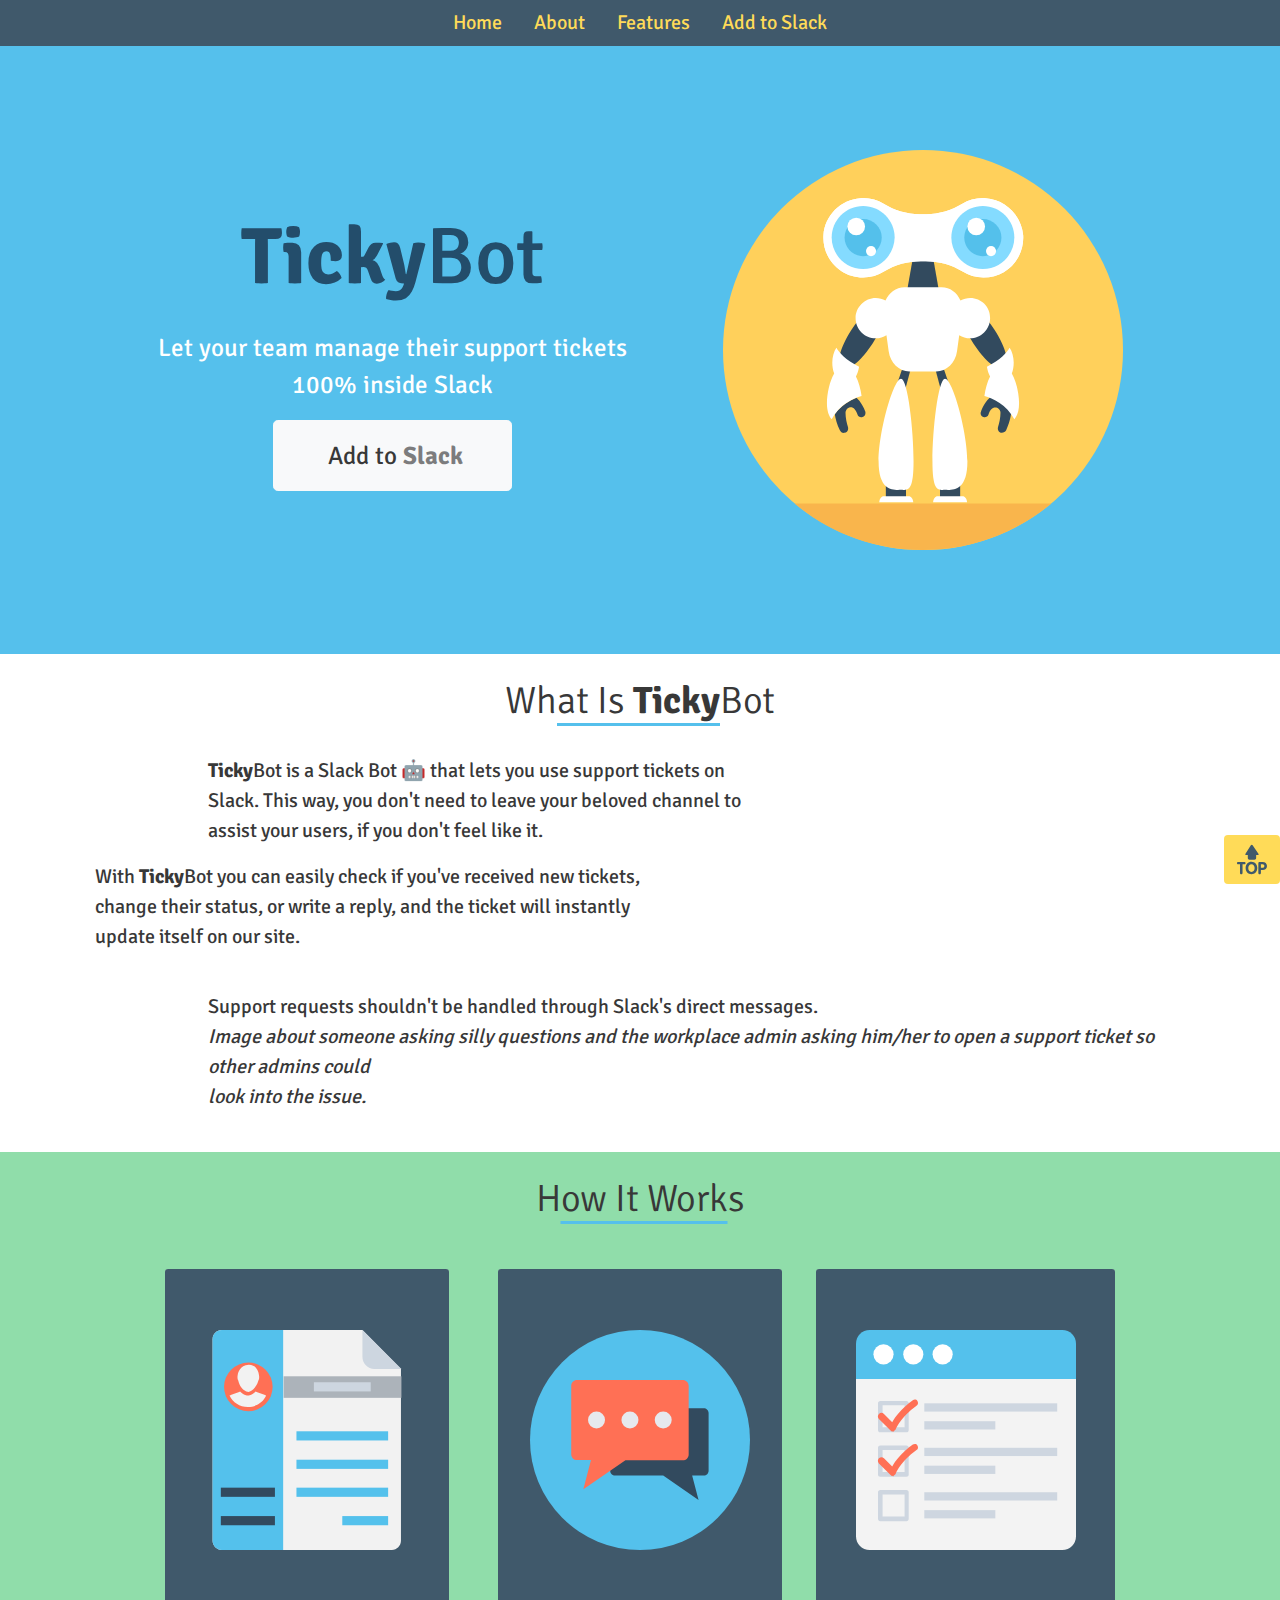
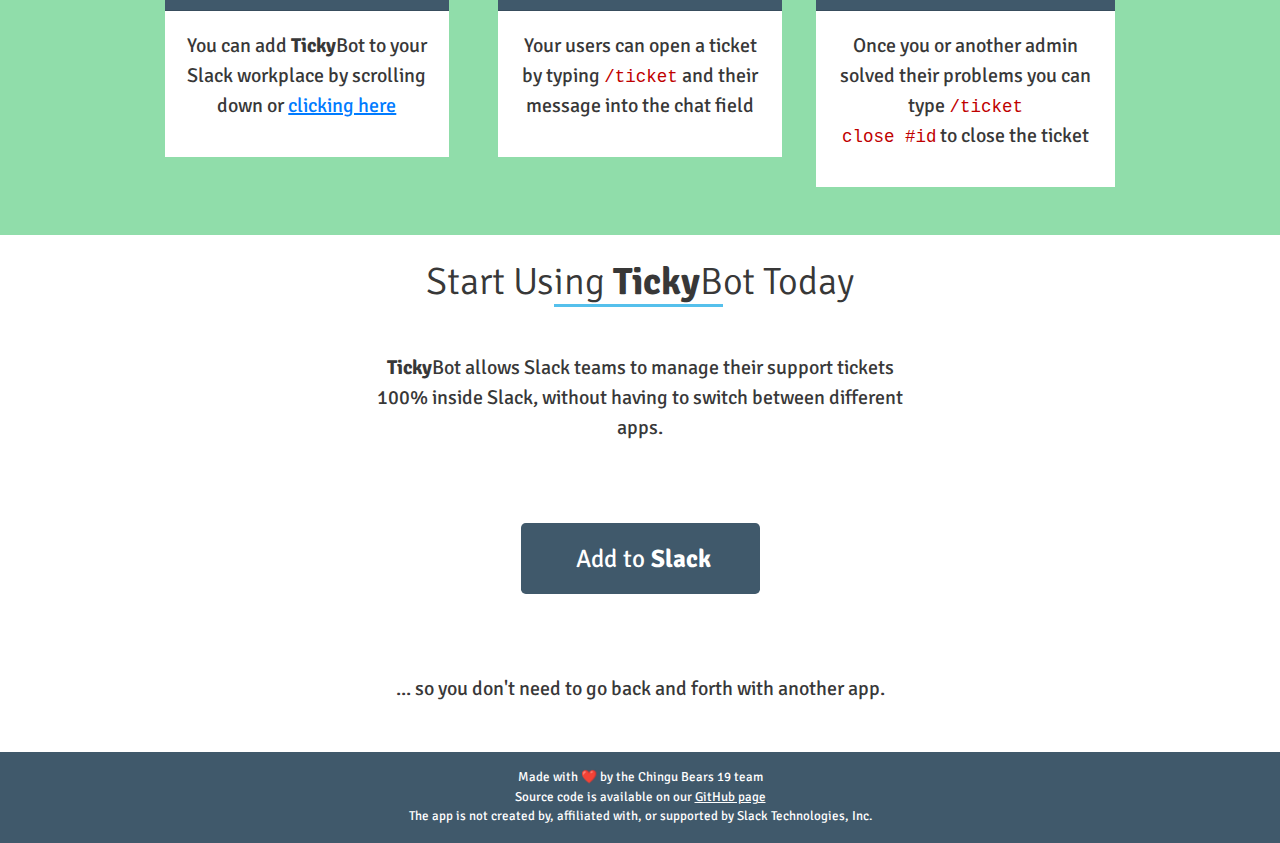
==== commit 052bd9d8: "Fixed spacing issues with flex" ====
--- a/landing_page.html
+++ b/landing_page.html
@@ -94,38 +94,39 @@
       </div>
       
       <!-- Second row -->
-      <div class="row font-20 px-6 justify-content-center">
+      <div class="row font-20 d-flex flex-row flex-wrap row-padding justify-content-between">
 
-          <div class="col-auto w-25">
+          <div class="col h-100 flex-32">
             <!-- <div class="card-deck justify-content-center"> -->
 
-            <div class="card">
-              <div class="card-header grayblue-background">
+            <div class="card h-100 card-border">
+              <div class="card-header card-h grayblue-background">
                 <img src="workplace.svg" alt="" class="medium-image">
               </div>
-              <div class="card-body">
-                <p>You can add <b>Ticky</b>Bot to your Slack workplace by scrolling down or clicking here</p>
+              <div class="card-body card-b">
+                <p>You can add <b>Ticky</b>Bot to your Slack workplace by scrolling down or 
+                  <span><a href='#get-tb'>clicking here</a></span></p>
               </div>
             </div>
           </div>
 
-          <div class='col-auto w-25'>
-            <div class="card">
-              <div class='card-header grayblue-background'>
+          <div class='col h-100 flex-32'>
+            <div class="card h-100 card-border">
+              <div class='card-header card-h grayblue-background'>
                 <img src="bubble.svg" alt="" class="medium-image">
               </div>
-              <div class="card-body">
+              <div class="card-body card-b">
                 <p>Your users can open a ticket by typing <code class="red-text">/ticket</code> and their message into the chat field</p>
               </div>
             </div>
           </div>
           
-          <div class='col-auto w-25'>
-            <div class="card">
-              <div class='card-header grayblue-background'>
+          <div class='col h-100 flex-32 pl-0'>
+            <div class="card h-100 card-border">
+              <div class='card-header card-h grayblue-background'>
                 <img src="tasks.svg" alt="" class="medium-image">
               </div>
-              <div class="card-body">
+              <div class="card-body card-b">
                 <p>Once you or another admin solved their problems you can type <code class="red-text">/ticket <br> close #id</code> to close the ticket</p>
               </div>
             </div>
@@ -140,7 +141,7 @@
     <!-- End of features section -->
 
     <!-- Get tickybot section -->
-    <div class="row">
+    <div class="row" id='get-tb'>
       <div class="col text-center">
         <h2 class='mt-4 mb-5'>Start Us<u>ing <span class='font-weight-bold'>Ticky</span>B</u>ot Today</h2>
           <p class='font-20 mb-6'><b>Ticky</b>Bot allows Slack teams to manage their support tickets<br>
--- a/style.css
+++ b/style.css
@@ -15,17 +15,16 @@
   font-family: Signika, Roboto, Helvetica;
 }
 
-a:link, a:visited {
+nav a:link, nav a:visited {
   color: #ffdb58;
   text-decoration: none;
 
 }
 
-a:hover {
+nav a:hover {
   color: white;
   text-decoration: none;
 }
-
 
 h1 {
   color: #537492;
@@ -64,7 +63,7 @@
 }
 
 .medium-image {
-  width: 200px;
+  width: 220px;
 }
 
 u {
@@ -81,10 +80,40 @@
   background-color: #ffdb58
 }
 
+.row-padding {
+  padding: 1rem 12% 0;
+}
+
+.flex-32 {
+  flex: 0 0 32%;
+}
+
+.card-border {
+ border: none;
+ border-radius: .25rem .25rem 0 0;
+}
+
+.card-h {
+  height: 342px;
+  display: flex;
+  justify-content: center;
+  align-items: center;
+}
+
+.card-b {
+  border-radius: 0;
+  flex: 0 0 20%;
+}
+
+span a:link {
+  text-decoration: underline;
+}
+
+/*
 * {
   border: 1px solid red !important;
 } 
-
+*/
 .pt-6,
 .py-6 {
   padding-top: 5rem !important;
